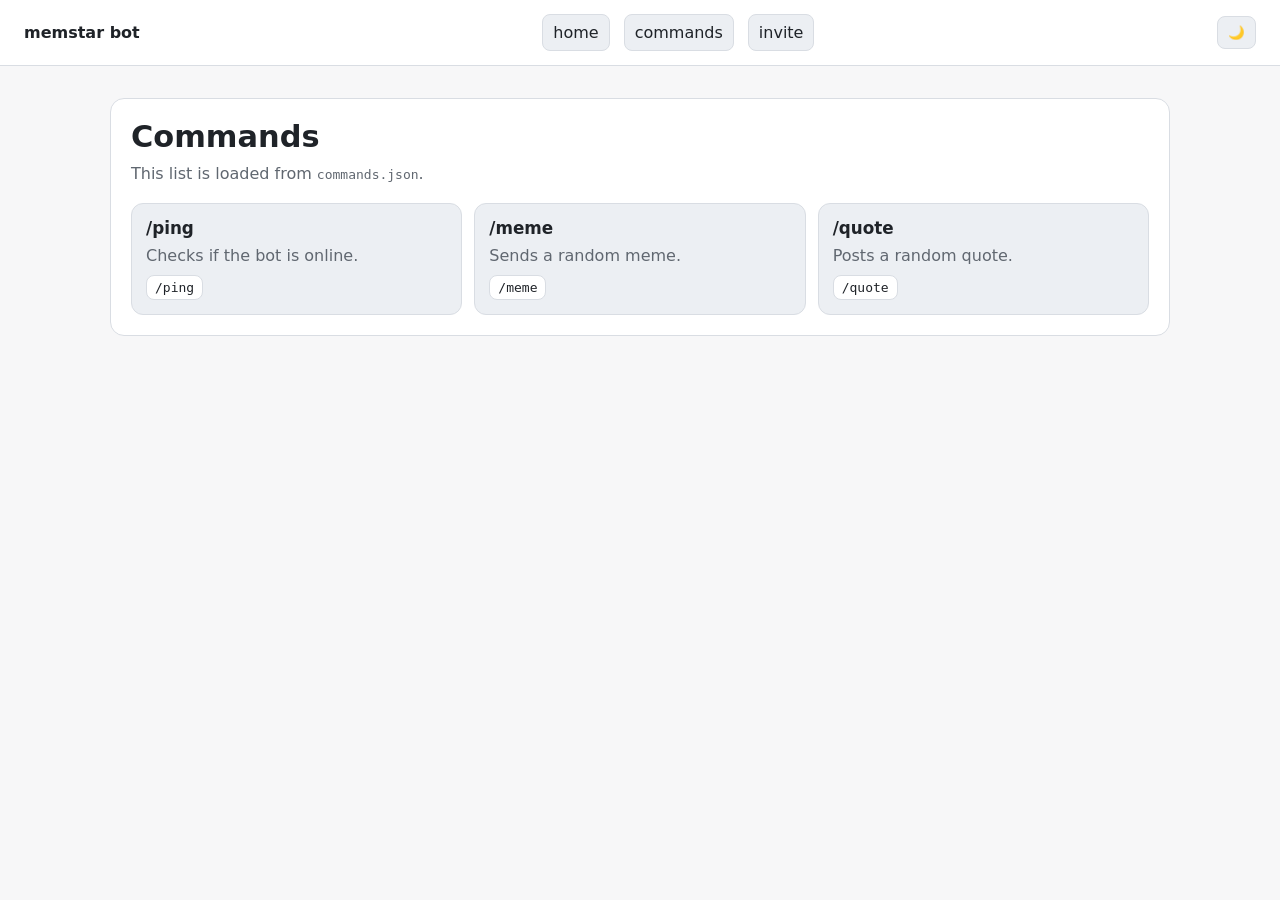
==== docs/commands.html @ 42ba22e8 "uhm" ====
<!doctype html>
<html lang="en">
<head>
  <meta charset="UTF-8" />
  <meta name="viewport" content="width=device-width, initial-scale=1.0" />
  <title>Memstar Bot Commands</title>
  <link rel="stylesheet" href="./styles.css" />
</head>
<body>
  <header class="topbar">
    <div class="brand">memstar bot</div>
    <nav>
      <a href="./index.html">home</a>
      <a href="./commands.html">commands</a>
      <a href="__INVITE_URL__" target="_blank" rel="noreferrer">invite</a>
    </nav>
    <button id="themeToggle" class="theme-btn" aria-label="Toggle dark mode">🌙</button>
  </header>

  <main class="page-wrap">
    <section class="panel">
      <h1>Commands</h1>
      <p class="muted">This list is loaded from <code>commands.json</code>.</p>
      <div id="commandsList" class="commands-grid" aria-live="polite"></div>
    </section>
  </main>

  <script src="./script.js"></script>
</body>
</html>
---- docs/styles.css ----
:root {
  --bg: #f7f7f8;
  --panel: #ffffff;
  --text: #1f2328;
  --muted: #606770;
  --line: #d9dde3;
  --btn: #eceff3;
}

:root.dark {
  --bg: #121416;
  --panel: #1b1f24;
  --text: #eef1f5;
  --muted: #a8b0ba;
  --line: #303742;
  --btn: #2a313b;
}

* { box-sizing: border-box; }
body {
  margin: 0;
  font-family: Inter, system-ui, -apple-system, Segoe UI, Roboto, sans-serif;
  background: var(--bg);
  color: var(--text);
}

.topbar {
  display: flex;
  align-items: center;
  justify-content: space-between;
  gap: 12px;
  border-bottom: 1px solid var(--line);
  padding: 14px 24px;
  background: var(--panel);
}
.brand { font-weight: 700; text-transform: lowercase; }
nav { display: flex; gap: 14px; }
nav a {
  color: var(--text);
  text-decoration: none;
  padding: 8px 10px;
  border: 1px solid var(--line);
  border-radius: 8px;
  background: var(--btn);
}
.theme-btn {
  border: 1px solid var(--line);
  background: var(--btn);
  color: var(--text);
  border-radius: 8px;
  padding: 8px 10px;
  cursor: pointer;
}

.hero-wrap {
  max-width: 1100px;
  margin: 32px auto;
  padding: 0 20px;
  display: grid;
  grid-template-columns: 1fr 1fr;
  gap: 20px;
}

.page-wrap {
  max-width: 1100px;
  margin: 32px auto;
  padding: 0 20px;
}

.panel {
  border: 1px solid var(--line);
  background: var(--panel);
  border-radius: 14px;
  padding: 20px;
}

.commands-grid {
  margin-top: 16px;
  display: grid;
  grid-template-columns: repeat(3, minmax(0, 1fr));
  gap: 12px;
}

.command-card {
  border: 1px solid var(--line);
  border-radius: 12px;
  padding: 14px;
  background: var(--btn);
}

.command-card h2 {
  margin: 0 0 8px;
  font-size: 1.05rem;
}

.command-card p {
  margin: 0 0 10px;
  color: var(--muted);
}

.command-card code {
  display: inline-block;
  padding: 4px 8px;
  border: 1px solid var(--line);
  border-radius: 8px;
  background: var(--panel);
}
.left, .right {
  border: 1px solid var(--line);
  background: var(--panel);
  border-radius: 14px;
  padding: 20px;
}
h1 { font-size: 1.9rem; margin: 0 0 10px; }
.muted { color: var(--muted); margin: 0 0 20px; }
.actions { display: flex; gap: 12px; flex-wrap: wrap; }
.btn {
  display: inline-block;
  border: 1px solid var(--line);
  border-radius: 10px;
  text-decoration: none;
  color: var(--text);
  background: var(--btn);
  padding: 10px 14px;
}
.btn.ghost { background: transparent; }

.img-box {
  border: 1px solid var(--line);
  border-radius: 12px;
  min-height: 320px;
  display: grid;
  place-items: center;
  background: repeating-linear-gradient(45deg, var(--panel), var(--panel) 12px, var(--btn) 12px, var(--btn) 24px);
}
.img-placeholder {
  border: 1px dashed var(--line);
  padding: 40px 55px;
  border-radius: 10px;
  color: var(--muted);
  font-weight: 700;
}
.caption { text-align: center; color: var(--muted); margin: 10px 0 0; }

@media (max-width: 840px) {
  .hero-wrap { grid-template-columns: 1fr; }
  .commands-grid { grid-template-columns: 1fr; }
  nav { display: none; }
}
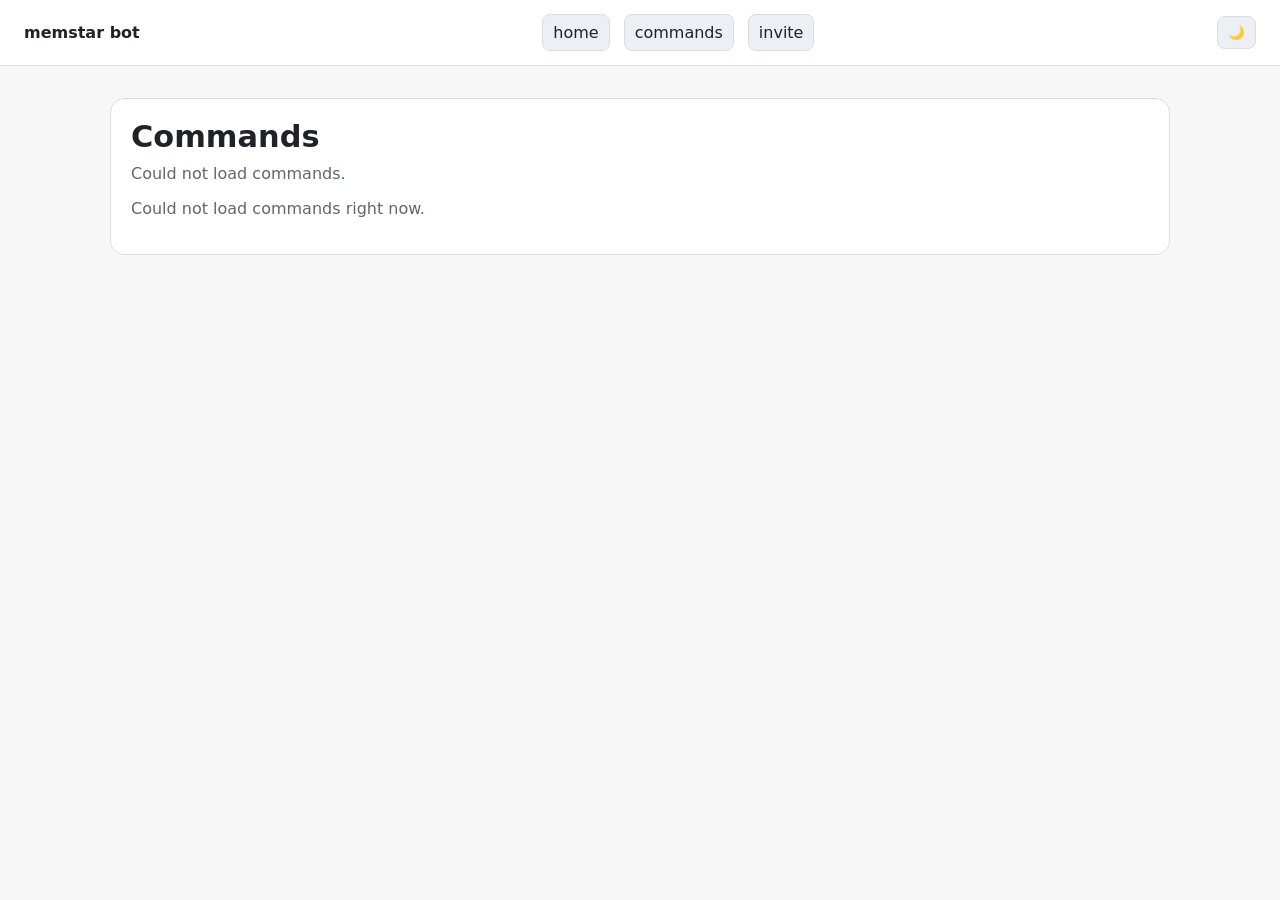
==== commit e3bab064: "update commands page" ====
--- a/docs/commands.html
+++ b/docs/commands.html
@@ -4,7 +4,7 @@
   <meta charset="UTF-8" />
   <meta name="viewport" content="width=device-width, initial-scale=1.0" />
   <title>Memstar Bot Commands</title>
-  <link rel="stylesheet" href="./styles.css" />
+  <link rel="stylesheet" href="./assets/styles/site.css" />
 </head>
 <body>
   <header class="topbar">
@@ -20,11 +20,11 @@
   <main class="page-wrap">
     <section class="panel">
       <h1>Commands</h1>
-      <p class="muted">This list is loaded from <code>commands.json</code>.</p>
-      <div id="commandsList" class="commands-grid" aria-live="polite"></div>
+      <p id="commandsUpdatedAt" class="muted">Loading latest commands...</p>
+      <div id="commandsList" aria-live="polite"></div>
     </section>
   </main>
 
-  <script src="./script.js"></script>
+  <script src="./assets/scripts/site.js"></script>
 </body>
 </html>
--- a/docs/assets/styles/site.css
+++ b/docs/assets/styles/site.css
@@ -0,0 +1,152 @@
+:root {
+  --bg: #f7f7f8;
+  --panel: #ffffff;
+  --text: #1f2328;
+  --muted: #606770;
+  --line: #d9dde3;
+  --btn: #eceff3;
+}
+
+:root.dark {
+  --bg: #121416;
+  --panel: #1b1f24;
+  --text: #eef1f5;
+  --muted: #a8b0ba;
+  --line: #303742;
+  --btn: #2a313b;
+}
+
+* { box-sizing: border-box; }
+
+body {
+  margin: 0;
+  font-family: Inter, system-ui, -apple-system, Segoe UI, Roboto, sans-serif;
+  background: var(--bg);
+  color: var(--text);
+}
+
+.topbar {
+  display: flex;
+  align-items: center;
+  justify-content: space-between;
+  gap: 12px;
+  border-bottom: 1px solid var(--line);
+  padding: 14px 24px;
+  background: var(--panel);
+}
+
+.brand { font-weight: 700; text-transform: lowercase; }
+
+nav { display: flex; gap: 14px; }
+
+nav a {
+  color: var(--text);
+  text-decoration: none;
+  padding: 8px 10px;
+  border: 1px solid var(--line);
+  border-radius: 8px;
+  background: var(--btn);
+}
+
+.theme-btn {
+  border: 1px solid var(--line);
+  background: var(--btn);
+  color: var(--text);
+  border-radius: 8px;
+  padding: 8px 10px;
+  cursor: pointer;
+}
+
+.hero-wrap {
+  max-width: 1100px;
+  margin: 32px auto;
+  padding: 0 20px;
+  display: grid;
+  grid-template-columns: 1fr 1fr;
+  gap: 20px;
+}
+
+.left,
+.right,
+.panel {
+  border: 1px solid var(--line);
+  background: var(--panel);
+  border-radius: 14px;
+  padding: 20px;
+}
+
+h1 { font-size: 1.9rem; margin: 0 0 10px; }
+
+.muted { color: var(--muted); margin: 0 0 16px; }
+
+.actions { display: flex; gap: 12px; flex-wrap: wrap; }
+
+.btn {
+  display: inline-block;
+  border: 1px solid var(--line);
+  border-radius: 10px;
+  text-decoration: none;
+  color: var(--text);
+  background: var(--btn);
+  padding: 10px 14px;
+}
+
+.btn.ghost { background: transparent; }
+
+.img-box {
+  border: 1px solid var(--line);
+  border-radius: 12px;
+  min-height: 320px;
+  display: grid;
+  place-items: center;
+  background: repeating-linear-gradient(45deg, var(--panel), var(--panel) 12px, var(--btn) 12px, var(--btn) 24px);
+}
+
+.img-placeholder {
+  border: 1px dashed var(--line);
+  padding: 40px 55px;
+  border-radius: 10px;
+  color: var(--muted);
+  font-weight: 700;
+}
+
+.caption { text-align: center; color: var(--muted); margin: 10px 0 0; }
+
+.page-wrap {
+  max-width: 1100px;
+  margin: 32px auto;
+  padding: 0 20px;
+}
+
+.category + .category { margin-top: 20px; }
+
+.category h2 { margin: 0 0 12px; }
+
+.commands-grid {
+  display: grid;
+  grid-template-columns: repeat(3, minmax(0, 1fr));
+  gap: 12px;
+}
+
+.command-card {
+  border: 1px solid var(--line);
+  border-radius: 12px;
+  padding: 14px;
+  background: var(--btn);
+}
+
+.command-card h3 {
+  margin: 0 0 8px;
+  font-size: 1rem;
+}
+
+.command-card p {
+  margin: 0;
+  color: var(--muted);
+}
+
+@media (max-width: 840px) {
+  .hero-wrap { grid-template-columns: 1fr; }
+  .commands-grid { grid-template-columns: 1fr; }
+  nav { display: none; }
+}
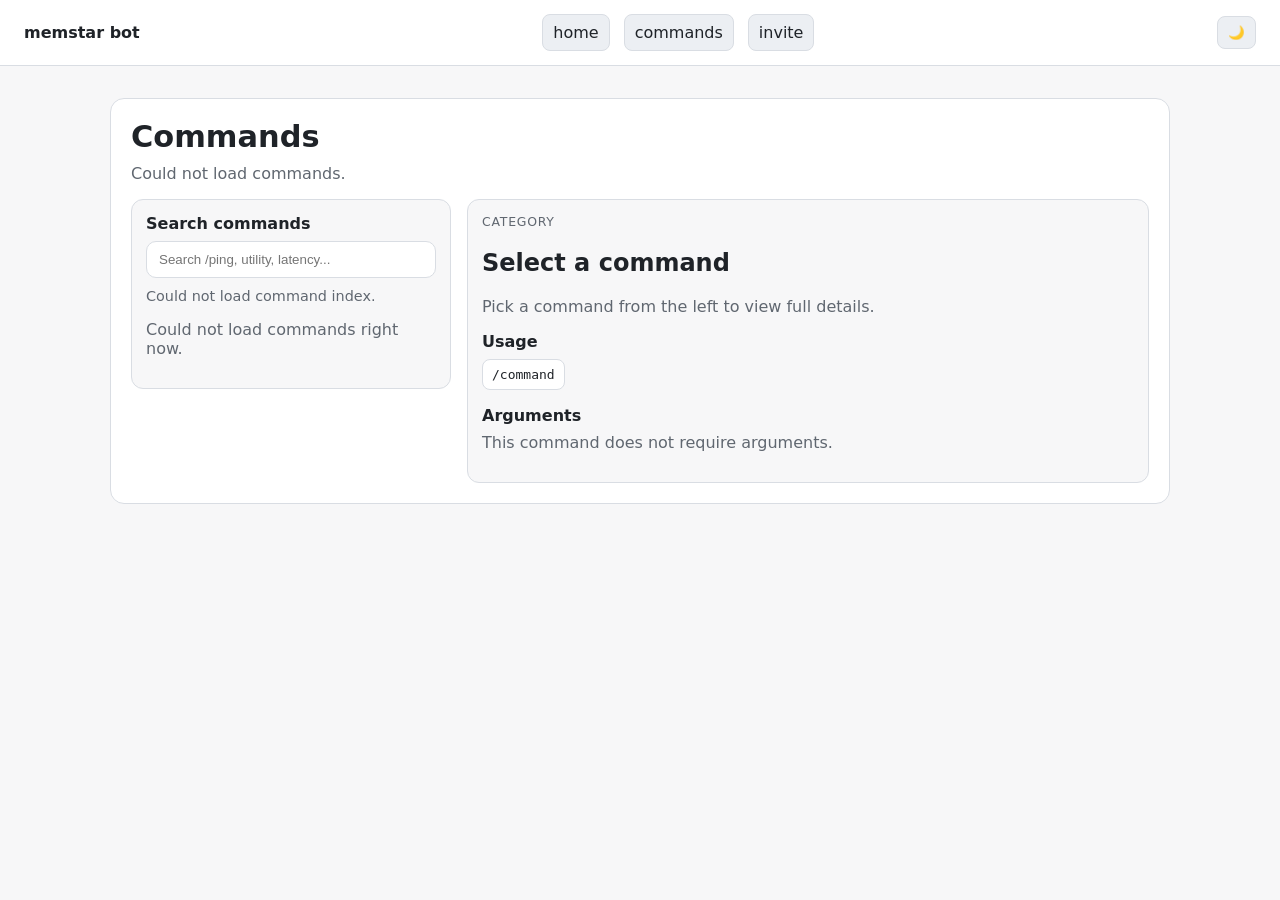
==== commit 08d184c1: "cammnd index" ====
--- a/docs/commands.html
+++ b/docs/commands.html
@@ -21,7 +21,32 @@
     <section class="panel">
       <h1>Commands</h1>
       <p id="commandsUpdatedAt" class="muted">Loading latest commands...</p>
-      <div id="commandsList" aria-live="polite"></div>
+      <div class="commands-layout">
+        <aside class="commands-sidebar">
+          <label class="search-label" for="commandSearch">Search commands</label>
+          <input id="commandSearch" class="search-input" type="search" placeholder="Search /ping, utility, latency..." autocomplete="off" />
+          <p id="commandsCount" class="muted small-text">Loading command index...</p>
+          <div id="commandsList" class="command-list" aria-live="polite"></div>
+        </aside>
+
+        <section class="command-detail" aria-live="polite">
+          <p id="detailCategory" class="detail-category">Category</p>
+          <h2 id="detailName">Select a command</h2>
+          <p id="detailDescription" class="muted">Pick a command from the left to view full details.</p>
+
+          <div class="detail-block">
+            <h3>Usage</h3>
+            <code id="detailUsage">/command</code>
+          </div>
+
+          <div class="detail-block">
+            <h3>Arguments</h3>
+            <div id="detailArgs" class="args-list">
+              <p class="muted">This command does not require arguments.</p>
+            </div>
+          </div>
+        </section>
+      </div>
     </section>
   </main>
 
--- a/docs/assets/styles/site.css
+++ b/docs/assets/styles/site.css
@@ -118,35 +118,125 @@
   padding: 0 20px;
 }
 
-.category + .category { margin-top: 20px; }
-
-.category h2 { margin: 0 0 12px; }
-
-.commands-grid {
-  display: grid;
-  grid-template-columns: repeat(3, minmax(0, 1fr));
-  gap: 12px;
-}
-
-.command-card {
+.commands-layout {
+  display: grid;
+  grid-template-columns: minmax(260px, 320px) 1fr;
+  gap: 16px;
+  align-items: start;
+}
+
+.commands-sidebar,
+.command-detail {
   border: 1px solid var(--line);
   border-radius: 12px;
   padding: 14px;
-  background: var(--btn);
-}
-
-.command-card h3 {
+  background: var(--bg);
+}
+
+.search-label {
+  display: block;
+  font-weight: 600;
+  margin-bottom: 8px;
+}
+
+.search-input {
+  width: 100%;
+  border: 1px solid var(--line);
+  border-radius: 10px;
+  padding: 10px 12px;
+  background: var(--panel);
+  color: var(--text);
+  margin-bottom: 10px;
+}
+
+.small-text { font-size: 0.9rem; }
+
+.command-list {
+  display: grid;
+  gap: 8px;
+  max-height: 480px;
+  overflow: auto;
+  padding-right: 2px;
+}
+
+.command-link {
+  text-align: left;
+  border: 1px solid var(--line);
+  border-radius: 10px;
+  background: var(--panel);
+  color: var(--text);
+  padding: 9px 10px;
+  cursor: pointer;
+}
+
+.command-link.active {
+  border-color: var(--text);
+  background: var(--btn);
+}
+
+.detail-category {
+  margin: 0 0 8px;
+  color: var(--muted);
+  text-transform: uppercase;
+  letter-spacing: 0.06em;
+  font-size: 0.78rem;
+}
+
+.detail-block {
+  margin-top: 16px;
+}
+
+.detail-block h3 {
   margin: 0 0 8px;
   font-size: 1rem;
 }
 
-.command-card p {
-  margin: 0;
-  color: var(--muted);
+.detail-block code {
+  display: inline-block;
+  border: 1px solid var(--line);
+  border-radius: 8px;
+  padding: 7px 9px;
+  background: var(--panel);
+}
+
+.args-list {
+  display: grid;
+  gap: 8px;
+}
+
+.arg-item {
+  border: 1px solid var(--line);
+  border-radius: 10px;
+  background: var(--panel);
+  padding: 10px;
+}
+
+.arg-badge {
+  display: inline-block;
+  border-radius: 999px;
+  font-size: 0.72rem;
+  padding: 3px 8px;
+  margin-bottom: 6px;
+  border: 1px solid var(--line);
+}
+
+.arg-badge.required {
+  background: #f4e5d8;
+  color: #5b3311;
+}
+
+.arg-badge.optional {
+  background: #ddebf8;
+  color: #13395f;
+}
+
+.arg-hint {
+  margin: 6px 0 0;
 }
 
 @media (max-width: 840px) {
   .hero-wrap { grid-template-columns: 1fr; }
-  .commands-grid { grid-template-columns: 1fr; }
+  .commands-layout { grid-template-columns: 1fr; }
+  .command-list { max-height: 300px; }
   nav { display: none; }
 }
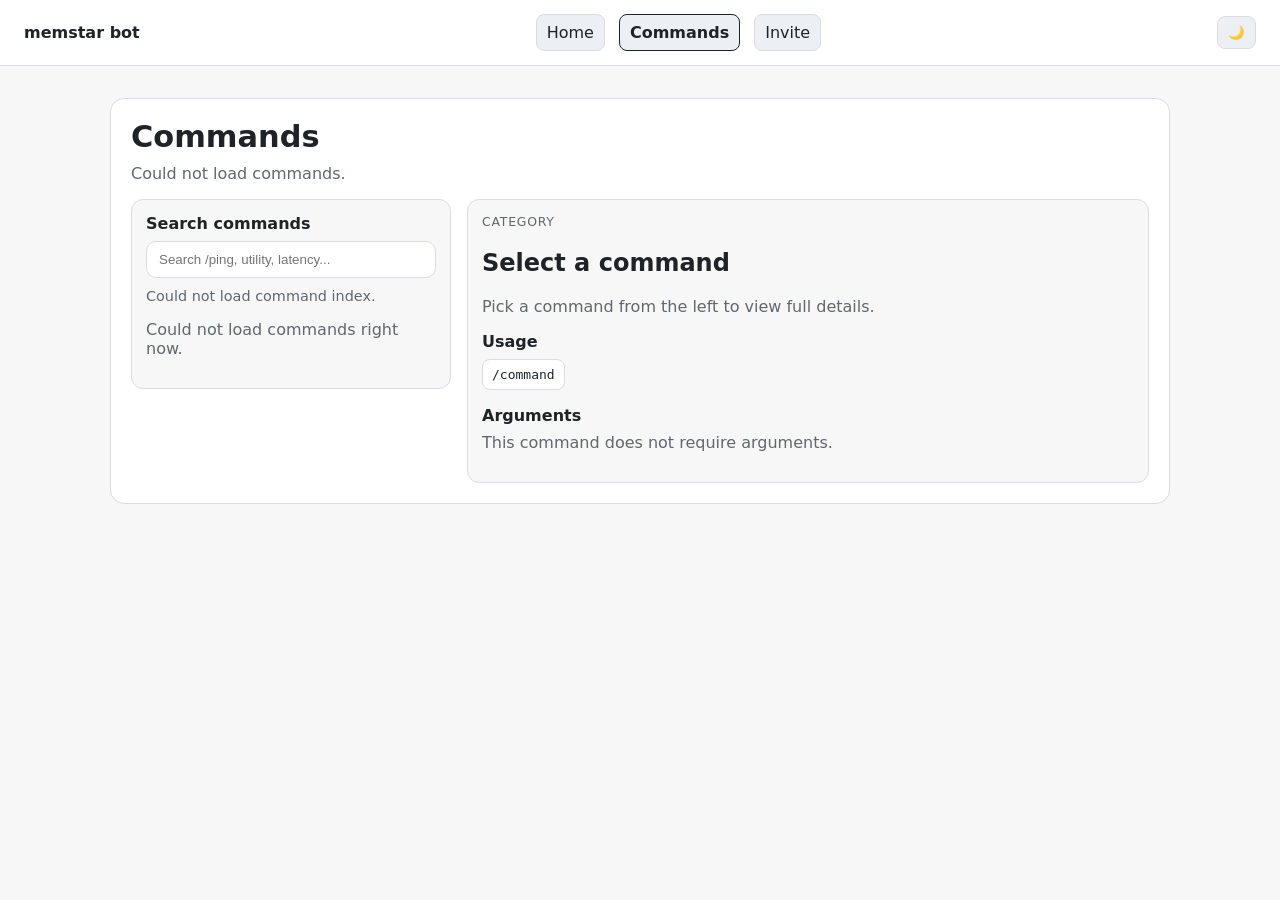
==== commit 3c4cbf69: "bum" ====
--- a/docs/commands.html
+++ b/docs/commands.html
@@ -8,11 +8,11 @@
 </head>
 <body>
   <header class="topbar">
-    <div class="brand">memstar bot</div>
+    <div class="brand">Memstar Bot</div>
     <nav>
-      <a href="./index.html">home</a>
-      <a href="./commands.html">commands</a>
-      <a href="__INVITE_URL__" target="_blank" rel="noreferrer">invite</a>
+      <a href="./index.html">Home</a>
+      <a href="./commands.html" aria-current="page">Commands</a>
+      <a href="__INVITE_URL__" target="_blank" rel="noreferrer">Invite</a>
     </nav>
     <button id="themeToggle" class="theme-btn" aria-label="Toggle dark mode">🌙</button>
   </header>
--- a/docs/assets/styles/site.css
+++ b/docs/assets/styles/site.css
@@ -23,6 +23,7 @@
   font-family: Inter, system-ui, -apple-system, Segoe UI, Roboto, sans-serif;
   background: var(--bg);
   color: var(--text);
+  transition: background-color 260ms ease, color 260ms ease;
 }
 
 .topbar {
@@ -33,6 +34,7 @@
   border-bottom: 1px solid var(--line);
   padding: 14px 24px;
   background: var(--panel);
+  transition: background-color 260ms ease, border-color 260ms ease;
 }
 
 .brand { font-weight: 700; text-transform: lowercase; }
@@ -46,6 +48,16 @@
   border: 1px solid var(--line);
   border-radius: 8px;
   background: var(--btn);
+  transition: background-color 220ms ease, border-color 220ms ease, color 220ms ease, transform 180ms ease;
+}
+
+nav a:hover {
+  transform: translateY(-1px);
+}
+
+nav a[aria-current='page'] {
+  border-color: var(--text);
+  font-weight: 600;
 }
 
 .theme-btn {
@@ -55,6 +67,11 @@
   border-radius: 8px;
   padding: 8px 10px;
   cursor: pointer;
+  transition: background-color 220ms ease, border-color 220ms ease, color 220ms ease, transform 180ms ease;
+}
+
+.theme-btn:hover {
+  transform: translateY(-1px);
 }
 
 .hero-wrap {
@@ -73,6 +90,7 @@
   background: var(--panel);
   border-radius: 14px;
   padding: 20px;
+  transition: background-color 260ms ease, border-color 260ms ease;
 }
 
 h1 { font-size: 1.9rem; margin: 0 0 10px; }
@@ -89,6 +107,11 @@
   color: var(--text);
   background: var(--btn);
   padding: 10px 14px;
+  transition: background-color 220ms ease, border-color 220ms ease, color 220ms ease, transform 180ms ease;
+}
+
+.btn:hover {
+  transform: translateY(-1px);
 }
 
 .btn.ghost { background: transparent; }
@@ -100,6 +123,7 @@
   display: grid;
   place-items: center;
   background: repeating-linear-gradient(45deg, var(--panel), var(--panel) 12px, var(--btn) 12px, var(--btn) 24px);
+  transition: background 260ms ease, border-color 260ms ease;
 }
 
 .img-placeholder {
@@ -131,6 +155,7 @@
   border-radius: 12px;
   padding: 14px;
   background: var(--bg);
+  transition: background-color 260ms ease, border-color 260ms ease;
 }
 
 .search-label {
@@ -147,6 +172,7 @@
   background: var(--panel);
   color: var(--text);
   margin-bottom: 10px;
+  transition: background-color 220ms ease, border-color 220ms ease, color 220ms ease;
 }
 
 .small-text { font-size: 0.9rem; }
@@ -167,6 +193,11 @@
   color: var(--text);
   padding: 9px 10px;
   cursor: pointer;
+  transition: background-color 220ms ease, border-color 220ms ease, color 220ms ease, transform 180ms ease;
+}
+
+.command-link:hover {
+  transform: translateY(-1px);
 }
 
 .command-link.active {
@@ -197,6 +228,7 @@
   border-radius: 8px;
   padding: 7px 9px;
   background: var(--panel);
+  transition: background-color 260ms ease, border-color 260ms ease;
 }
 
 .args-list {
@@ -209,6 +241,13 @@
   border-radius: 10px;
   background: var(--panel);
   padding: 10px;
+  transition: background-color 260ms ease, border-color 260ms ease;
+}
+
+@media (prefers-reduced-motion: reduce) {
+  * {
+    transition: none !important;
+  }
 }
 
 .arg-badge {
@@ -238,5 +277,14 @@
   .hero-wrap { grid-template-columns: 1fr; }
   .commands-layout { grid-template-columns: 1fr; }
   .command-list { max-height: 300px; }
-  nav { display: none; }
-}
+  .topbar {
+    flex-wrap: wrap;
+    justify-content: center;
+  }
+
+  nav {
+    width: 100%;
+    justify-content: center;
+    flex-wrap: wrap;
+  }
+}
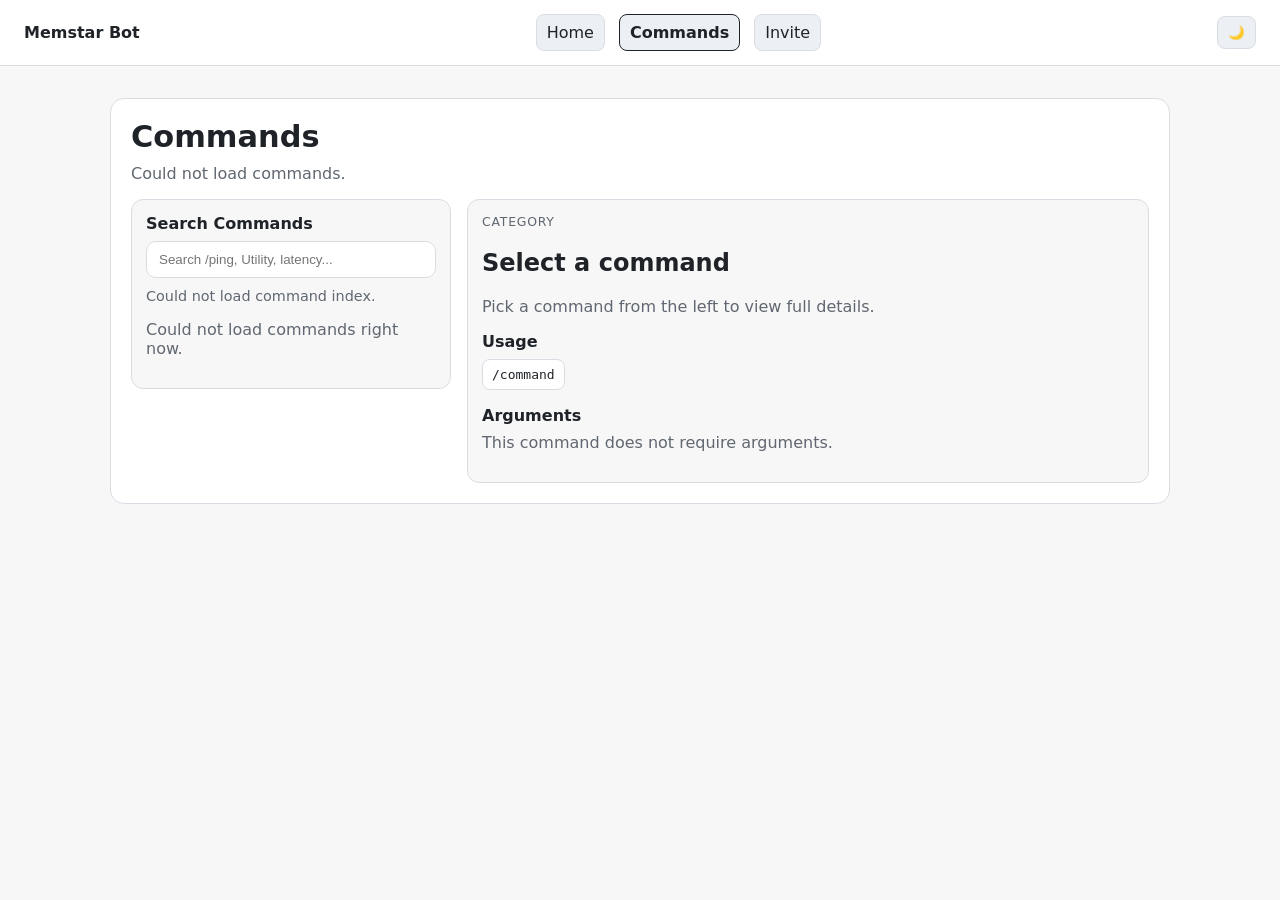
==== commit f3534cdf: "bum shit" ====
--- a/docs/commands.html
+++ b/docs/commands.html
@@ -12,7 +12,7 @@
     <nav>
       <a href="./index.html">Home</a>
       <a href="./commands.html" aria-current="page">Commands</a>
-      <a href="__INVITE_URL__" target="_blank" rel="noreferrer">Invite</a>
+      <a href="https://discord.com/oauth2/authorize?client_id=1449637196440146114" target="_blank" rel="noreferrer">Invite</a>
     </nav>
     <button id="themeToggle" class="theme-btn" aria-label="Toggle dark mode">🌙</button>
   </header>
@@ -23,8 +23,8 @@
       <p id="commandsUpdatedAt" class="muted">Loading latest commands...</p>
       <div class="commands-layout">
         <aside class="commands-sidebar">
-          <label class="search-label" for="commandSearch">Search commands</label>
-          <input id="commandSearch" class="search-input" type="search" placeholder="Search /ping, utility, latency..." autocomplete="off" />
+          <label class="search-label" for="commandSearch">Search Commands</label>
+          <input id="commandSearch" class="search-input" type="search" placeholder="Search /ping, Utility, latency..." autocomplete="off" />
           <p id="commandsCount" class="muted small-text">Loading command index...</p>
           <div id="commandsList" class="command-list" aria-live="polite"></div>
         </aside>
--- a/docs/assets/styles/site.css
+++ b/docs/assets/styles/site.css
@@ -37,7 +37,7 @@
   transition: background-color 260ms ease, border-color 260ms ease;
 }
 
-.brand { font-weight: 700; text-transform: lowercase; }
+.brand { font-weight: 700; }
 
 nav { display: flex; gap: 14px; }
 
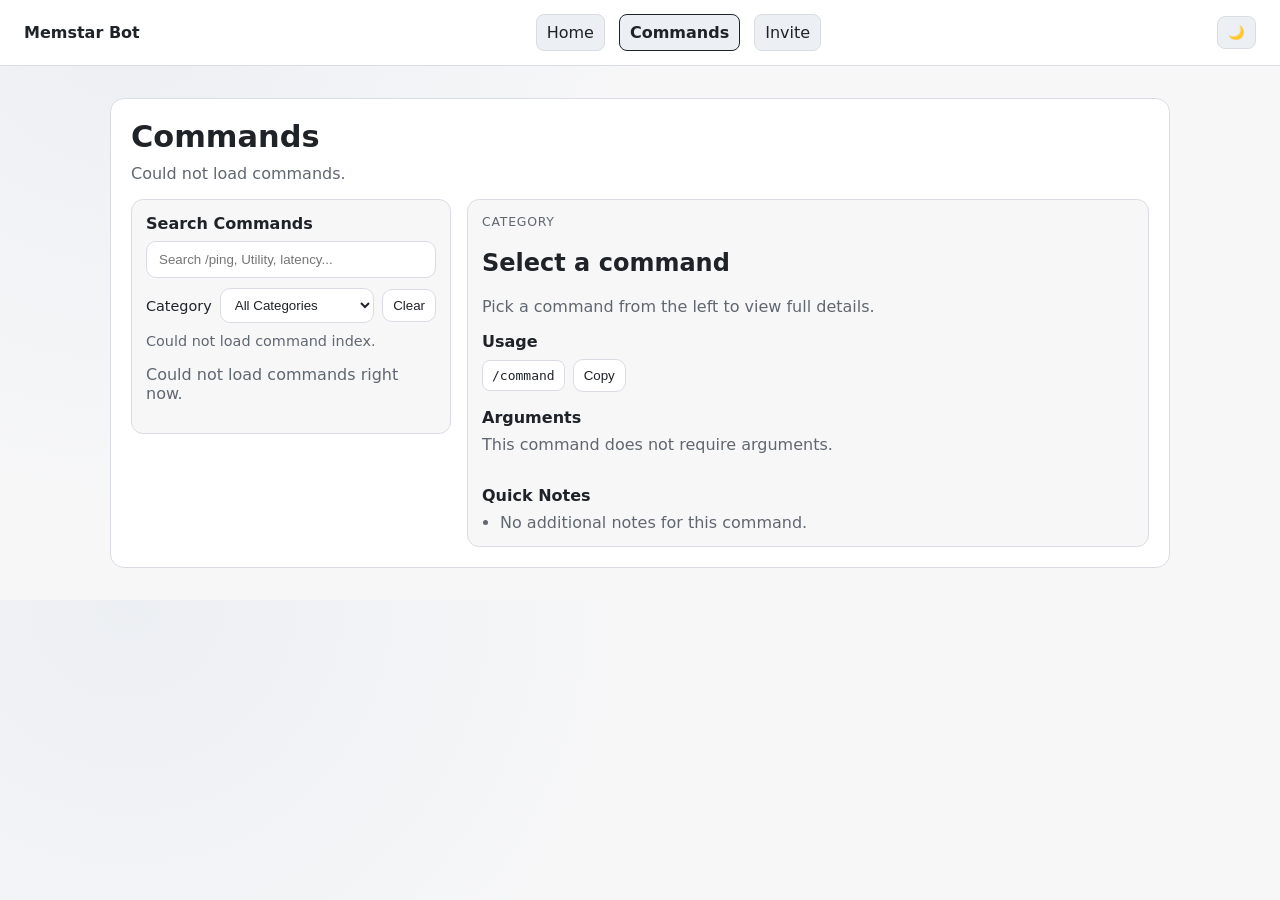
==== commit e3a227bd: "move page improvements" ====
--- a/docs/commands.html
+++ b/docs/commands.html
@@ -25,6 +25,13 @@
         <aside class="commands-sidebar">
           <label class="search-label" for="commandSearch">Search Commands</label>
           <input id="commandSearch" class="search-input" type="search" placeholder="Search /ping, Utility, latency..." autocomplete="off" />
+          <div class="filter-row">
+            <label class="small-text" for="categoryFilter">Category</label>
+            <select id="categoryFilter" class="category-filter">
+              <option value="all">All Categories</option>
+            </select>
+            <button id="clearSearch" class="chip-btn" type="button">Clear</button>
+          </div>
           <p id="commandsCount" class="muted small-text">Loading command index...</p>
           <div id="commandsList" class="command-list" aria-live="polite"></div>
         </aside>
@@ -36,7 +43,10 @@
 
           <div class="detail-block">
             <h3>Usage</h3>
-            <code id="detailUsage">/command</code>
+            <div class="usage-row">
+              <code id="detailUsage">/command</code>
+              <button id="copyUsage" class="chip-btn" type="button">Copy</button>
+            </div>
           </div>
 
           <div class="detail-block">
@@ -44,6 +54,13 @@
             <div id="detailArgs" class="args-list">
               <p class="muted">This command does not require arguments.</p>
             </div>
+          </div>
+
+          <div class="detail-block">
+            <h3>Quick Notes</h3>
+            <ul id="detailNotes" class="notes-list">
+              <li>No additional notes for this command.</li>
+            </ul>
           </div>
         </section>
       </div>
--- a/docs/assets/styles/site.css
+++ b/docs/assets/styles/site.css
@@ -21,7 +21,7 @@
 body {
   margin: 0;
   font-family: Inter, system-ui, -apple-system, Segoe UI, Roboto, sans-serif;
-  background: var(--bg);
+  background: radial-gradient(circle at 10% 0%, var(--btn) 0%, var(--bg) 40%);
   color: var(--text);
   transition: background-color 260ms ease, color 260ms ease;
 }
@@ -93,6 +93,12 @@
   transition: background-color 260ms ease, border-color 260ms ease;
 }
 
+.panel > h1 {
+  display: flex;
+  align-items: center;
+  gap: 10px;
+}
+
 h1 { font-size: 1.9rem; margin: 0 0 10px; }
 
 .muted { color: var(--muted); margin: 0 0 16px; }
@@ -158,6 +164,11 @@
   transition: background-color 260ms ease, border-color 260ms ease;
 }
 
+.commands-sidebar {
+  position: sticky;
+  top: 14px;
+}
+
 .search-label {
   display: block;
   font-weight: 600;
@@ -177,6 +188,36 @@
 
 .small-text { font-size: 0.9rem; }
 
+.filter-row {
+  display: grid;
+  grid-template-columns: auto 1fr auto;
+  align-items: center;
+  gap: 8px;
+  margin-bottom: 10px;
+}
+
+.category-filter {
+  border: 1px solid var(--line);
+  border-radius: 10px;
+  padding: 8px 10px;
+  background: var(--panel);
+  color: var(--text);
+}
+
+.chip-btn {
+  border: 1px solid var(--line);
+  border-radius: 10px;
+  background: var(--panel);
+  color: var(--text);
+  padding: 8px 10px;
+  cursor: pointer;
+  transition: background-color 220ms ease, border-color 220ms ease, color 220ms ease, transform 180ms ease;
+}
+
+.chip-btn:hover {
+  transform: translateY(-1px);
+}
+
 .command-list {
   display: grid;
   gap: 8px;
@@ -194,6 +235,13 @@
   padding: 9px 10px;
   cursor: pointer;
   transition: background-color 220ms ease, border-color 220ms ease, color 220ms ease, transform 180ms ease;
+}
+
+.command-link .command-mini {
+  display: block;
+  font-size: 0.78rem;
+  color: var(--muted);
+  margin-top: 4px;
 }
 
 .command-link:hover {
@@ -231,6 +279,13 @@
   transition: background-color 260ms ease, border-color 260ms ease;
 }
 
+.usage-row {
+  display: flex;
+  gap: 8px;
+  align-items: center;
+  flex-wrap: wrap;
+}
+
 .args-list {
   display: grid;
   gap: 8px;
@@ -242,6 +297,22 @@
   background: var(--panel);
   padding: 10px;
   transition: background-color 260ms ease, border-color 260ms ease;
+}
+
+.arg-meta {
+  display: flex;
+  gap: 6px;
+  flex-wrap: wrap;
+  margin-bottom: 6px;
+}
+
+.arg-type {
+  display: inline-block;
+  border: 1px solid var(--line);
+  border-radius: 999px;
+  font-size: 0.72rem;
+  padding: 3px 8px;
+  background: var(--btn);
 }
 
 @media (prefers-reduced-motion: reduce) {
@@ -271,6 +342,12 @@
 
 .arg-hint {
   margin: 6px 0 0;
+}
+
+.notes-list {
+  margin: 0;
+  padding-left: 18px;
+  color: var(--muted);
 }
 
 @media (max-width: 840px) {
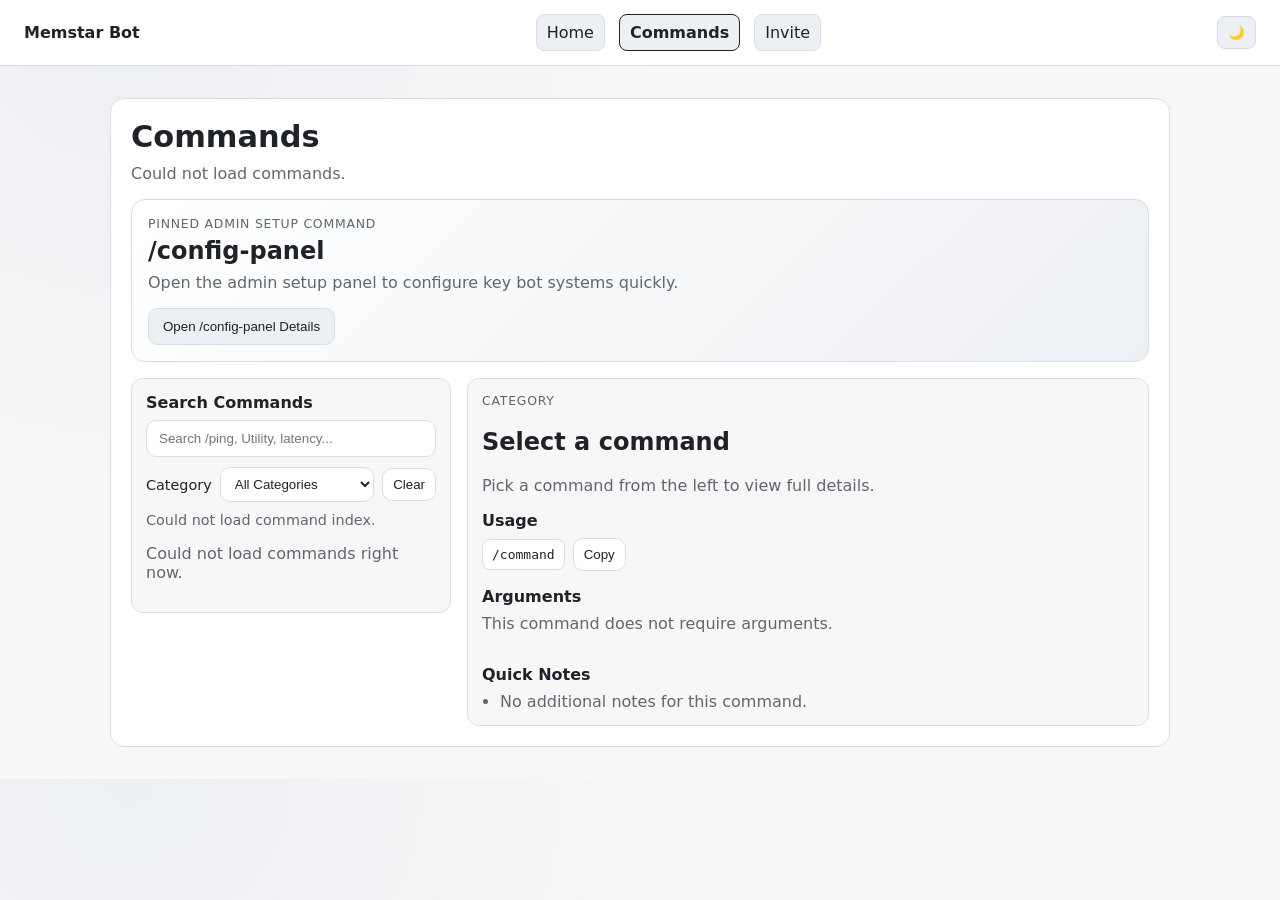
==== commit 995d3649: "bum" ====
--- a/docs/commands.html
+++ b/docs/commands.html
@@ -21,6 +21,12 @@
     <section class="panel">
       <h1>Commands</h1>
       <p id="commandsUpdatedAt" class="muted">Loading latest commands...</p>
+      <section class="pinned-command" aria-live="polite">
+        <p class="pinned-label">Pinned Admin Setup Command</p>
+        <h2 id="pinnedCommandName">/config-panel</h2>
+        <p id="pinnedCommandDescription" class="muted">Open the admin setup panel to configure key bot systems quickly.</p>
+        <button id="pinnedCommandAction" class="btn" type="button">Open /config-panel Details</button>
+      </section>
       <div class="commands-layout">
         <aside class="commands-sidebar">
           <label class="search-label" for="commandSearch">Search Commands</label>
--- a/docs/assets/styles/site.css
+++ b/docs/assets/styles/site.css
@@ -99,6 +99,26 @@
   gap: 10px;
 }
 
+.pinned-command {
+  border: 1px solid var(--line);
+  border-radius: 14px;
+  padding: 16px;
+  margin: 14px 0 16px;
+  background: linear-gradient(135deg, var(--panel), var(--btn));
+}
+
+.pinned-label {
+  margin: 0 0 6px;
+  font-size: 0.78rem;
+  letter-spacing: 0.06em;
+  text-transform: uppercase;
+  color: var(--muted);
+}
+
+.pinned-command h2 {
+  margin: 0 0 8px;
+}
+
 h1 { font-size: 1.9rem; margin: 0 0 10px; }
 
 .muted { color: var(--muted); margin: 0 0 16px; }
@@ -118,6 +138,12 @@
 
 .btn:hover {
   transform: translateY(-1px);
+}
+
+.btn:disabled {
+  opacity: 0.6;
+  cursor: not-allowed;
+  transform: none;
 }
 
 .btn.ghost { background: transparent; }
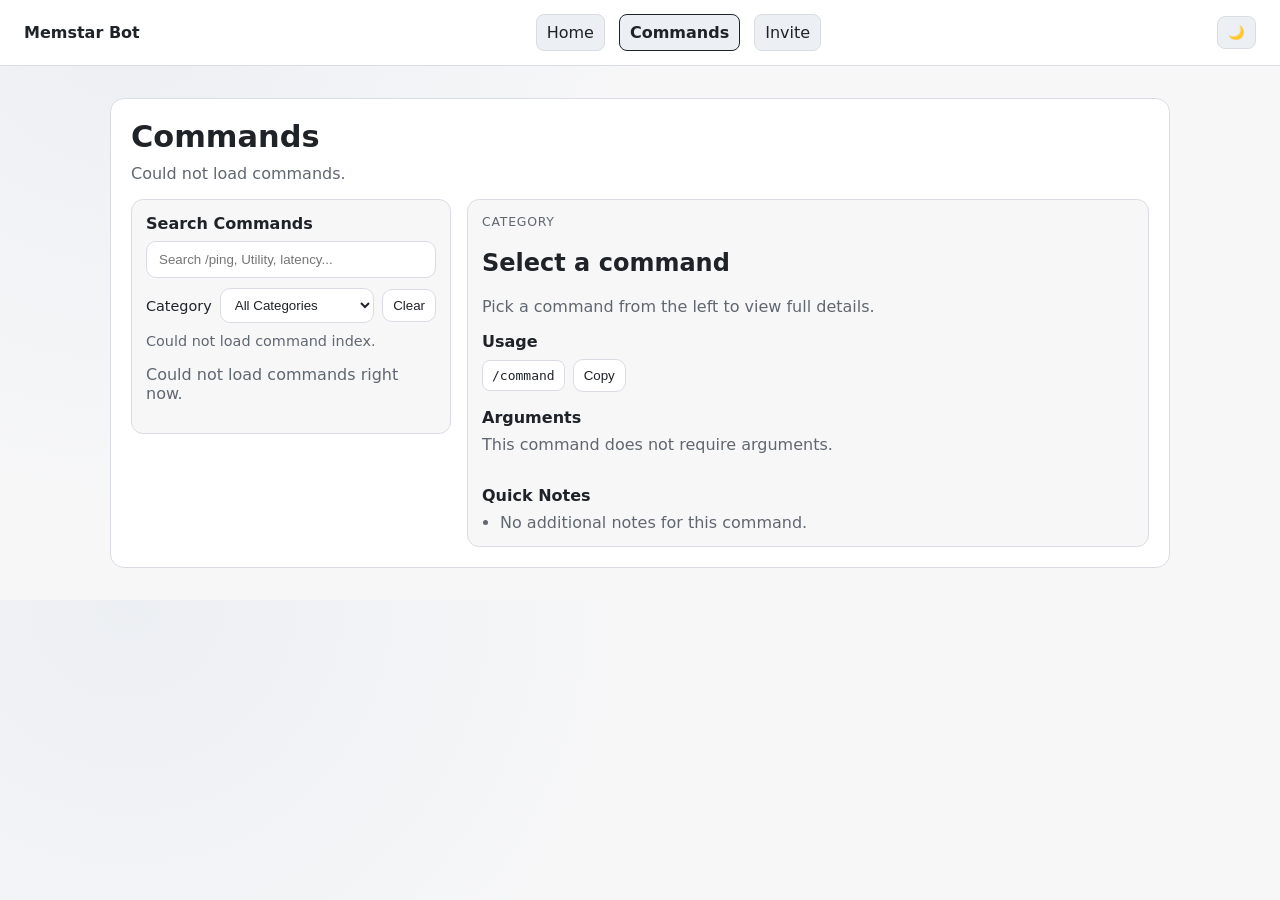
==== commit 68432b08: "uhm" ====
--- a/docs/commands.html
+++ b/docs/commands.html
@@ -21,12 +21,6 @@
     <section class="panel">
       <h1>Commands</h1>
       <p id="commandsUpdatedAt" class="muted">Loading latest commands...</p>
-      <section class="pinned-command" aria-live="polite">
-        <p class="pinned-label">Pinned Admin Setup Command</p>
-        <h2 id="pinnedCommandName">/config-panel</h2>
-        <p id="pinnedCommandDescription" class="muted">Open the admin setup panel to configure key bot systems quickly.</p>
-        <button id="pinnedCommandAction" class="btn" type="button">Open /config-panel Details</button>
-      </section>
       <div class="commands-layout">
         <aside class="commands-sidebar">
           <label class="search-label" for="commandSearch">Search Commands</label>
--- a/docs/assets/styles/site.css
+++ b/docs/assets/styles/site.css
@@ -99,26 +99,6 @@
   gap: 10px;
 }
 
-.pinned-command {
-  border: 1px solid var(--line);
-  border-radius: 14px;
-  padding: 16px;
-  margin: 14px 0 16px;
-  background: linear-gradient(135deg, var(--panel), var(--btn));
-}
-
-.pinned-label {
-  margin: 0 0 6px;
-  font-size: 0.78rem;
-  letter-spacing: 0.06em;
-  text-transform: uppercase;
-  color: var(--muted);
-}
-
-.pinned-command h2 {
-  margin: 0 0 8px;
-}
-
 h1 { font-size: 1.9rem; margin: 0 0 10px; }
 
 .muted { color: var(--muted); margin: 0 0 16px; }
@@ -277,6 +257,11 @@
 .command-link.active {
   border-color: var(--text);
   background: var(--btn);
+}
+
+.command-link.pinned {
+  border-color: #b57a1a;
+  box-shadow: inset 0 0 0 1px rgba(181, 122, 26, 0.25);
 }
 
 .detail-category {
